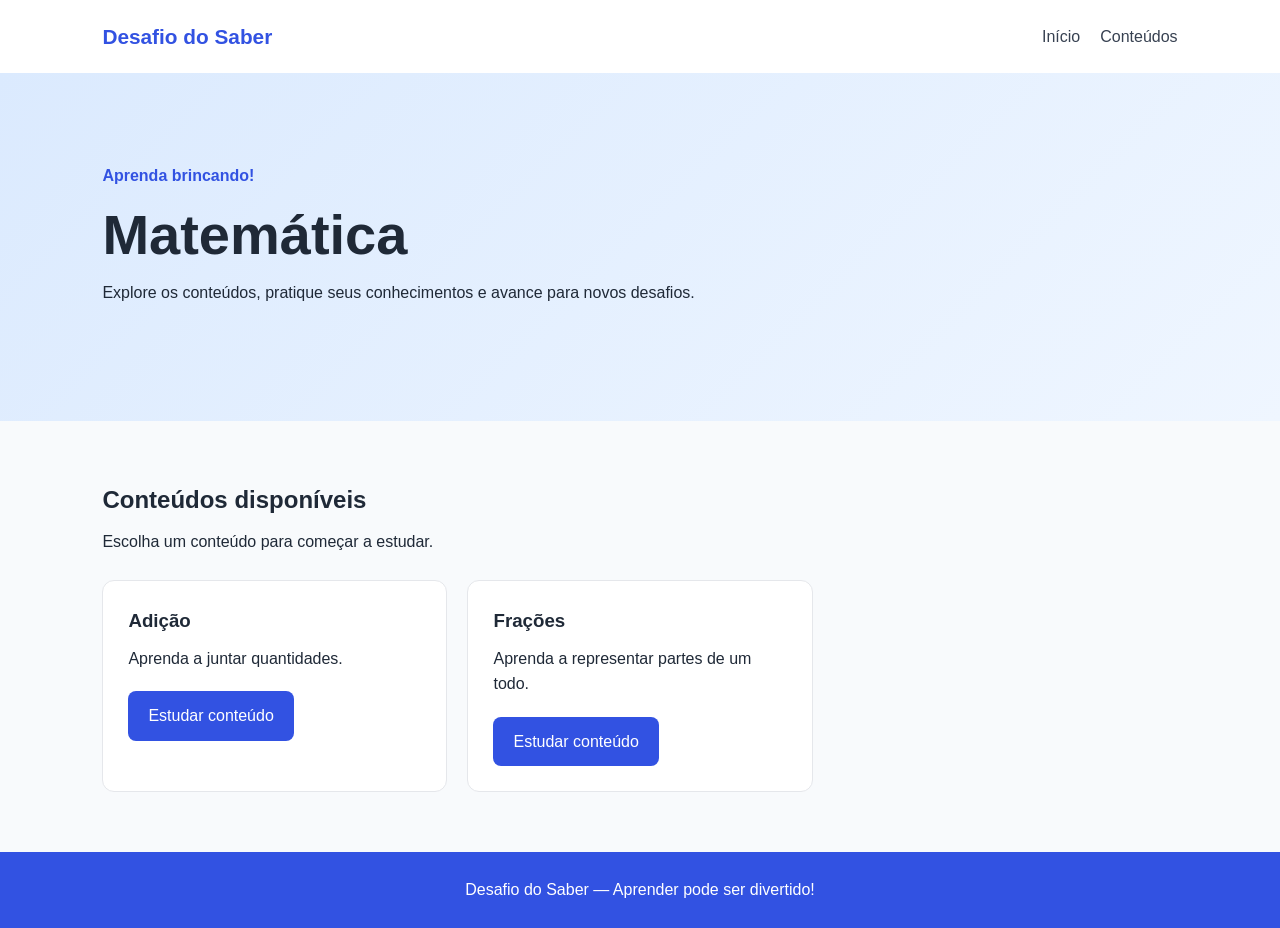
==== matematica.html @ 853681bc "Primeiro commit do projeto" ====
<!DOCTYPE html>
<html lang="pt-BR">

<head>
    <meta charset="UTF-8">
    <meta name="viewport" content="width=device-width, initial-scale=1.0">

    <title>Matemática | Desafio do Saber</title>

    <link rel="stylesheet" href="css/style.css">
</head>

<body>

    <header class="cabecalho">
        <a href="index.html" class="logo">Desafio do Saber</a>

        <nav>
            <a href="index.html">Início</a>
            <a href="#conteudos">Conteúdos</a>
        </nav>
    </header>

    <main>
        <section class="apresentacao">
            <div class="apresentacao-conteudo">
                <p class="destaque">Aprenda brincando!</p>

                <h1>Matemática</h1>

                <p>
                    Explore os conteúdos, pratique seus conhecimentos
                    e avance para novos desafios.
                </p>
            </div>
        </section>

       
        <section class="disciplinas" id="conteudos">
            <h2>Conteúdos disponíveis</h2>

            <p>Escolha um conteúdo para começar a estudar.</p>

            <div class="grade-disciplinas">

                <article class="card">
                    <h3>Adição</h3>
                    <p>Aprenda a juntar quantidades.</p>

                    <a href="conteudo.html?id=adicao" class="botao">
                        Estudar conteúdo
                    </a>
                </article>

                <article class="card">
                    <h3>Frações</h3>
                    <p>Aprenda a representar partes de um todo.</p>

                    <a href="conteudo.html?id=fracoes" class="botao">
                        Estudar conteúdo
                    </a>
                </article>

            </div>
        </section>

    </main>

    <footer>
        <p>Desafio do Saber — Aprender pode ser divertido!</p>
    </footer>

</body>
</html>
---- css/style.css ----
* {
    margin: 0;
    padding: 0;
    box-sizing: border-box;
}

html {
    scroll-behavior: smooth;
}

body {
    font-family: Arial, sans-serif;
    color: #1f2937;
    background-color: #f8fafc;
    line-height: 1.6;
}

.cabecalho {
    display: flex;
    justify-content: space-between;
    align-items: center;
    gap: 20px;
    padding: 20px 8%;
    background-color: #ffffff;
}

.logo {
    color: #3252e2;
    font-size: 1.3rem;
    font-weight: bold;
    text-decoration: none;
}

nav {
    display: flex;
    gap: 20px;
}

nav a {
    color: #374151;
    text-decoration: none;
}

nav a:hover {
    color: #3252e2;
}

.apresentacao {
    padding: 90px 8%;
    background: linear-gradient(135deg, #dbeafe, #eff6ff);
}

.apresentacao-conteudo {
    max-width: 700px;
}

.destaque {
    color: #3252e2;
    font-weight: bold;
}

h1 {
    margin: 12px 0;
    font-size: clamp(2rem, 5vw, 3.5rem);
    line-height: 1.2;
}

.apresentacao-conteudo > p:not(.destaque) {
    margin-bottom: 25px;
}

.botao,
.card button {
    display: inline-block;
    padding: 12px 20px;
    border: none;
    border-radius: 8px;
    background-color:#3252e2;
    color: white;
    text-decoration: none;
    cursor: pointer;
}

.botao:hover,
.card button:hover {
    background-color:#030b31;
}

.disciplinas,
.sobre {
    padding: 60px 8%;
}

.disciplinas h2,
.sobre h2 {
    margin-bottom: 10px;
}

.grade-disciplinas {
    display: grid;
    grid-template-columns: repeat(3, minmax(0, 1fr));
    gap: 20px;
    margin-top: 25px;
}

.card {
    padding: 25px;
    border: 1px solid #e5e7eb;
    border-radius: 12px;
    background-color: white;
}

.card h3 {
    margin-bottom: 10px;
}

.card p {
    margin-bottom: 20px;
}

.sobre {
    background-color: #ffffff;
}

footer {
    padding: 25px;
    text-align: center;
    background-color:#3252e2;
    color: white;
}

@media (max-width: 768px) {
    .cabecalho {
        flex-direction: column;
    }

    nav {
        flex-wrap: wrap;
        justify-content: center;
    }

    .grade-disciplinas {
        grid-template-columns: 1fr;
    }

    .apresentacao {
        padding: 60px 6%;
    }

    .disciplinas,
    .sobre {
        padding: 40px 6%;
    }
}
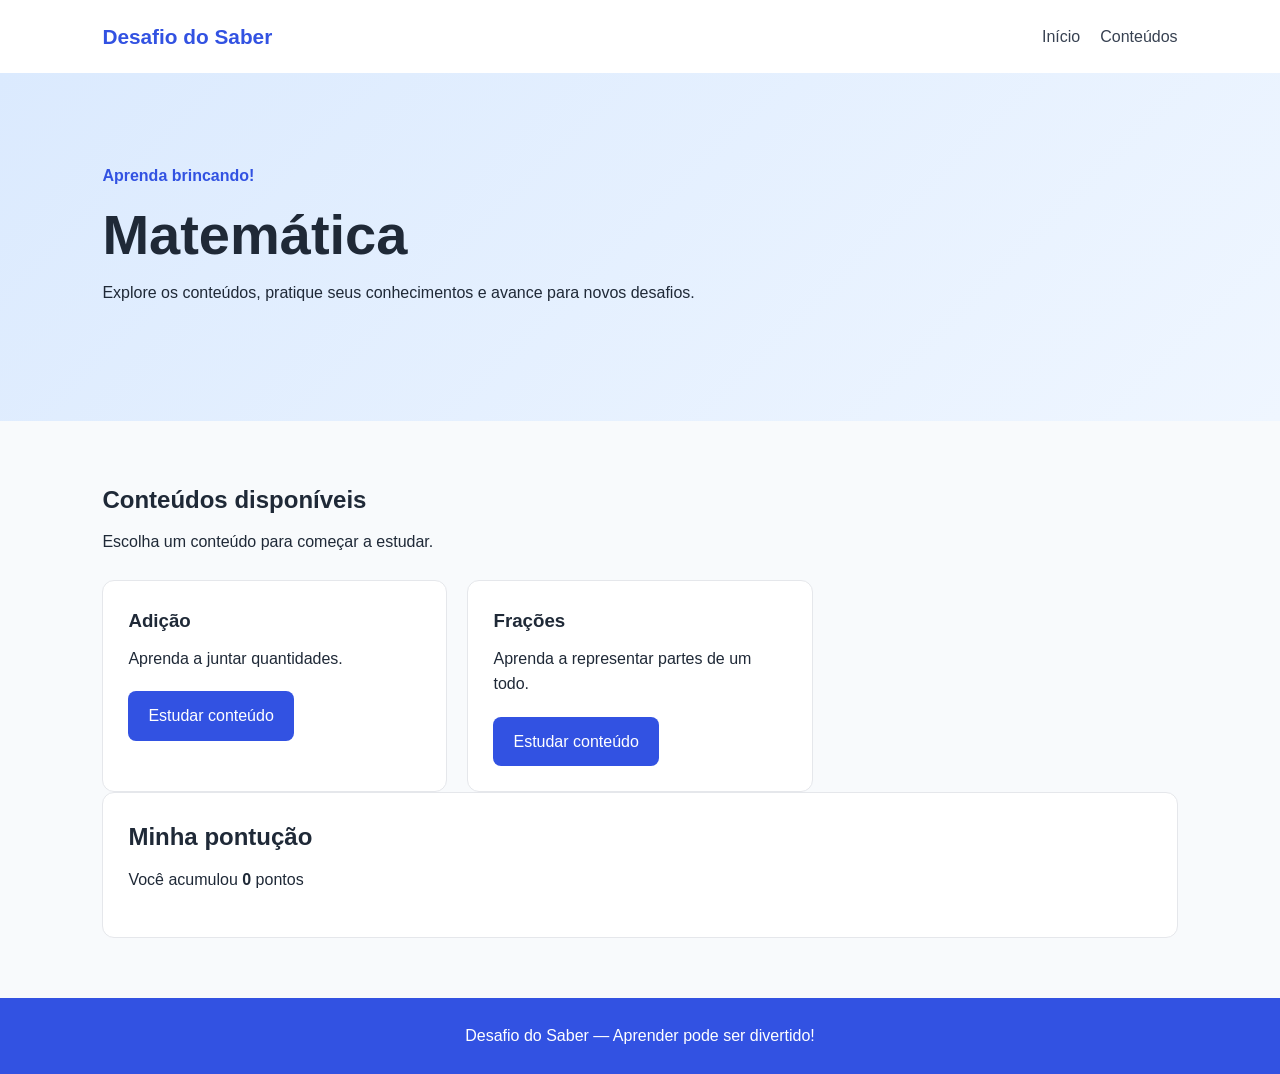
==== commit 31837800: "conteudos e pontuacoes" ====
--- a/matematica.html
+++ b/matematica.html
@@ -63,6 +63,11 @@
                 </article>
 
             </div>
+
+            <div class="card">
+                <h2>Minha pontução</h2>
+                <p>Você acumulou <strong id="pontos-aluno">0</strong> pontos</p>
+            </div>
         </section>
 
     </main>
@@ -70,6 +75,8 @@
     <footer>
         <p>Desafio do Saber — Aprender pode ser divertido!</p>
     </footer>
+    <script src="js/pontuacao.js"></script>
+    <script src="js/exibir-pontuacao.js"></script>
 
 </body>
 </html>
